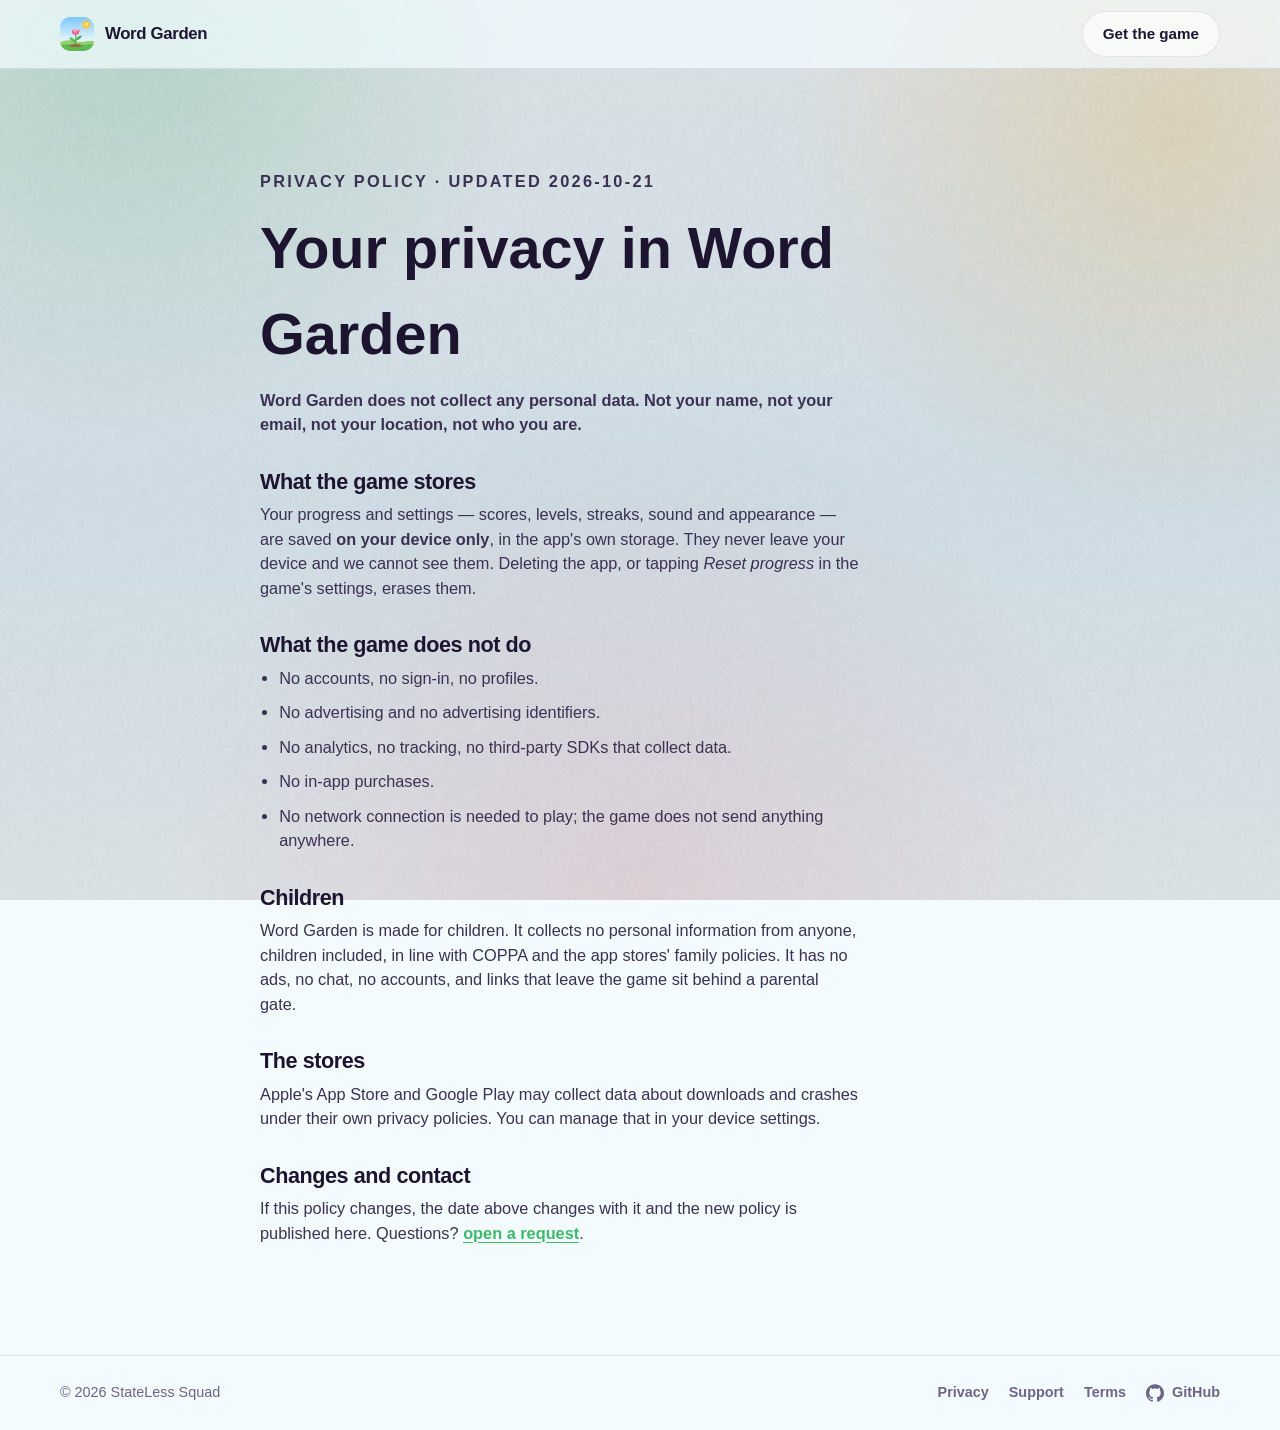
==== privacy/index.html @ 9e671760 "site: publish Word Garden" ====
<!doctype html>
<html lang="en" data-theme="light">
<head>
  <meta charset="utf-8">
  <meta name="viewport" content="width=device-width, initial-scale=1, viewport-fit=cover">
  <meta name="color-scheme" content="light">
  <title>Privacy policy — Word Garden</title>
  <meta name="description" content="How Word Garden handles your data: it stays on your device.">
  <meta name="keywords" content="kids english, first words, learn to read, spelling, preschool, kindergarten">
  <link rel="canonical" href="https://statelesssquad.github.io/word-garden-public/privacy/">
  <meta property="og:type" content="website">
  <meta property="og:title" content="Privacy policy — Word Garden">
  <meta property="og:description" content="How Word Garden handles your data: it stays on your device.">
  <meta property="og:image" content="https://statelesssquad.github.io/word-garden-public/assets/og.png">
  <meta property="og:url" content="https://statelesssquad.github.io/word-garden-public/privacy/">
  <meta name="twitter:card" content="summary_large_image">
  <meta name="theme-color" content="#f3fbff">
  <meta name="apple-mobile-web-app-title" content="Word Garden">
  <link rel="manifest" href="../manifest.webmanifest">
  <link rel="icon" href="../assets/favicon.png">
  <link rel="apple-touch-icon" href="../assets/icon.png">
  
  <link rel="stylesheet" href="../assets/style.css">
  
</head>
<body>
  <svg width="0" height="0" style="position:absolute" aria-hidden="true" focusable="false">
<symbol id="mark-apple" viewBox="0 0 24 24"><path fill="currentColor" d="M12.152 6.896c-.948 0-2.415-1.078-3.96-1.04-2.04.027-3.91 1.183-4.961 3.014-2.117 3.675-.546 9.103 1.519 12.09 1.013 1.454 2.208 3.09 3.792 3.039 1.52-.065 2.09-.987 3.935-.987 1.831 0 2.35.987 3.96.948 1.637-.026 2.676-1.48 3.676-2.948 1.156-1.688 1.636-3.325 1.662-3.415-.039-.013-3.182-1.221-3.22-4.857-.026-3.04 2.48-4.494 2.597-4.559-1.429-2.09-3.623-2.324-4.39-2.376-2-.156-3.675 1.09-4.61 1.09zM15.53 3.83c.843-1.012 1.4-2.427 1.245-3.83-1.207.052-2.662.805-3.532 1.818-.78.896-1.454 2.338-1.273 3.714 1.338.104 2.715-.688 3.559-1.701"/></symbol>
<symbol id="mark-play" viewBox="0 0 24 24"><path fill="#00A0FF" d="M1.1 1.4C1 1.7 1 2.1 1 2.6v18.8c0 .5 0 .9.1 1.2l.1.1L12 12l.1-.1L1.2 1.3l-.1.1z"/><path fill="#FFD400" d="M15.1 8.4l-3.1-3.1-.1.1L4.3 13l.1.1 7.6 7.6 3.1-3.1c.8-.8.8-2 0-2.8l-3-2.7z"/><path fill="#F342A9" d="M15.1 8.4L12 5.3 1.1 16.2c.2.2.4.3.7.5l11.2-6.3 2.1-2z"/><path fill="#20A5F7" d="M15.1 15.2L3.9 9.9c-.3-.2-.5-.3-.7-.5L15 1.6c.9-.8 1.6-.5 2 .1l6.9 6.9c.8.8.8 2 0 2.8l-6.8 6.8z"/></symbol>
<symbol id="mark-web" viewBox="0 0 24 24"><path fill="currentColor" d="M12 2a10 10 0 1 0 0 20 10 10 0 0 0 0-20Zm6.9 6h-3a15.7 15.7 0 0 0-1.4-3.6A8 8 0 0 1 18.9 8ZM12 4.1c.8 1.1 1.5 2.4 1.9 3.9h-3.8c.4-1.5 1.1-2.8 1.9-3.9ZM4.3 14a8.2 8.2 0 0 1 0-4h3.4a16.5 16.5 0 0 0 0 4H4.3Zm.8 2h3a15.7 15.7 0 0 0 1.4 3.6A8 8 0 0 1 5.1 16Zm3-8h-3a8 8 0 0 1 4.4-3.6A15.7 15.7 0 0 0 8.1 8ZM12 19.9c-.8-1.1-1.5-2.4-1.9-3.9h3.8c-.4 1.5-1.1 2.8-1.9 3.9Zm2.3-5.9H9.7a14.7 14.7 0 0 1 0-4h4.6a14.7 14.7 0 0 1 0 4Zm.3 5.6a15.7 15.7 0 0 0 1.4-3.6h3a8 8 0 0 1-4.4 3.6Zm1.7-5.6a16.5 16.5 0 0 0 0-4h3.4a8.2 8.2 0 0 1 0 4h-3.4Z"/></symbol>
<symbol id="mark-github" viewBox="0 0 24 24"><path fill="currentColor" d="M12 .297c-6.63 0-12 5.373-12 12 0 5.303 3.438 9.8 8.205 11.385.6.113.82-.258.82-.577 0-.285-.01-1.04-.015-2.04-3.338.724-4.042-1.61-4.042-1.61C4.422 18.07 3.633 17.7 3.633 17.7c-1.087-.744.084-.729.084-.729 1.205.084 1.838 1.236 1.838 1.236 1.07 1.835 2.809 1.305 3.495.998.108-.776.417-1.305.76-1.605-2.665-.3-5.466-1.332-5.466-5.93 0-1.31.465-2.38 1.235-3.22-.135-.303-.54-1.523.105-3.176 0 0 1.005-.322 3.3 1.23.96-.267 1.98-.399 3-.405 1.02.006 2.04.138 3 .405 2.28-1.552 3.285-1.23 3.285-1.23.645 1.653.24 2.873.12 3.176.765.84 1.23 1.91 1.23 3.22 0 4.61-2.805 5.625-5.475 5.92.42.36.81 1.096.81 2.22 0 1.606-.015 2.896-.015 3.286 0 .315.21.69.825.57C20.565 22.092 24 17.592 24 12.297c0-6.627-5.373-12-12-12"/></symbol>
</svg>
  <div class="aurora" aria-hidden="true"></div>
  <div class="grain" aria-hidden="true"></div>
  <header class="nav">
    <div class="wrap">
      <a class="logo" href="../">
        <img src="../assets/icon.png" alt="" width="34" height="34">
        Word Garden
      </a>
      <a class="btn btn-ghost" href="../#get">Get the game</a>
    </div>
  </header>
  <main id="top"><article class="legal">
    <div class="wrap narrow">
      <p class="eyebrow">Privacy policy · updated 2026-10-21</p>
      <h1>Your privacy in Word Garden</h1>
      <p class="lede">Word Garden does not collect any personal data. Not your name, not your email, not your location, not who you are.</p>

      <h2>What the game stores</h2>
      <p>Your progress and settings — scores, levels, streaks, sound and appearance — are saved <strong>on your device only</strong>, in the app's own storage. They never leave your device and we cannot see them. Deleting the app, or tapping <em>Reset progress</em> in the game's settings, erases them.</p>

      <h2>What the game does not do</h2>
      <ul>
        <li>No accounts, no sign-in, no profiles.</li>
        <li>No advertising and no advertising identifiers.</li>
        <li>No analytics, no tracking, no third-party SDKs that collect data.</li>
        <li>No in-app purchases.</li>
        <li>No network connection is needed to play; the game does not send anything anywhere.</li>
      </ul>

      
      
      

      <h2>Children</h2>
      <p>Word Garden is made for children. It collects no personal information from anyone, children included, in line with COPPA and the app stores' family policies. It has no ads, no chat, no accounts, and links that leave the game sit behind a parental gate.</p>

      <h2>The stores</h2>
      <p>Apple's App Store and Google Play may collect data about downloads and crashes under their own privacy policies. You can manage that in your device settings.</p>

      <h2>Changes and contact</h2>
      <p>If this policy changes, the date above changes with it and the new policy is published here. Questions? <a href="https://github.com/StatelessSquad/word-garden-public/issues" rel="noopener">open a request</a>.</p>
    </div>
  </article></main>
  <footer>
    <div class="wrap">
      <span>&copy; 2026 StateLess Squad</span>
      <nav aria-label="Legal">
        <a href="../privacy/">Privacy</a>
        <a href="../support/">Support</a>
        <a href="../terms/">Terms</a>
        <a href="https://github.com/StatelessSquad/word-garden-public"><svg class="mark" aria-hidden="true"><use href="#mark-github"/></svg>GitHub</a>
      </nav>
    </div>
  </footer>
  <script src="../assets/app.js" defer></script>
</body>
</html>
---- assets/style.css ----
/* The product page — StateLess-Cube's public page, as a template.
 *
 * The same lessons as the games apply: no blur filters on big surfaces, no
 * animated shadows, motion on the compositor only (transform / opacity).
 * The generator writes the game's colours into the tokens at the top.
 */

:root {
  --accent: #3fb96b;
  --accent2: #ffb330;
  --accent3: #ff6f91;
  --grad: linear-gradient(110deg, var(--accent), var(--accent2) 52%, var(--accent3));
  --radius: 28px;
  --ease: cubic-bezier(0.2, 0.8, 0.2, 1);
  --max: 1160px;
  --pad: clamp(20px, 5vw, 40px);
  --bg: #f3fbff;
  --bg2: #e4f5ff;
  --surface: rgba(255, 255, 255, 0.62);
  --surface-2: rgba(255, 255, 255, 0.9);
  --border: rgba(40, 20, 80, 0.1);
  --text: #1d1530;
  --text-2: #3b3152;
  --muted: #6e6488;
  --shadow: rgba(60, 30, 110, 0.22);
  --phone: linear-gradient(160deg, #2c2442, #120e20 45%, #241d3b);
  --glow: 26%;
  --grain: 0.22;
  color-scheme: light;
}

* {
  box-sizing: border-box;
  margin: 0;
  padding: 0;
}

html {
  scroll-behavior: smooth;
  overflow-x: clip;
}

body {
  font-family:
    ui-rounded, "SF Pro Rounded", -apple-system, BlinkMacSystemFont, "Segoe UI", Inter, Roboto, Arial,
    sans-serif;
  background: var(--bg);
  color: var(--text);
  line-height: 1.5;
  -webkit-font-smoothing: antialiased;
  overflow-x: hidden;
}

img,
video,
svg {
  display: block;
  max-width: 100%;
}

img {
  height: auto;
}

a {
  color: inherit;
  text-decoration: none;
}

/* -- ambient backdrop (gradients only, no blur filters) ------------------ */

.aurora {
  position: fixed;
  inset: 0;
  z-index: -2;
  pointer-events: none;
  background:
    radial-gradient(
      52vw 52vw at 10% 2%,
      color-mix(in srgb, var(--accent) var(--glow), transparent),
      transparent 62%
    ),
    radial-gradient(
      48vw 48vw at 92% 14%,
      color-mix(in srgb, var(--accent2) var(--glow), transparent),
      transparent 64%
    ),
    radial-gradient(
      56vw 56vw at 50% 98%,
      color-mix(in srgb, var(--accent3) calc(var(--glow) * 0.6), transparent),
      transparent 66%
    ),
    linear-gradient(180deg, var(--bg), var(--bg2) 55%, var(--bg));
}

.grain {
  position: fixed;
  inset: 0;
  z-index: -1;
  pointer-events: none;
  opacity: var(--grain);
  background-image: url("grain.png");
  background-size: 180px;
}

.wrap {
  width: min(100% - (var(--pad) * 2), var(--max));
  margin-inline: auto;
}

.narrow {
  --max: 760px;
}

/* -- nav ----------------------------------------------------------------- */

.nav {
  position: sticky;
  top: 0;
  z-index: 20;
  background: color-mix(in srgb, var(--bg) 72%, transparent);
  backdrop-filter: saturate(150%) blur(14px);
  -webkit-backdrop-filter: saturate(150%) blur(14px);
  border-bottom: 1px solid var(--border);
}

.nav .wrap {
  display: flex;
  align-items: center;
  justify-content: space-between;
  gap: 16px;
  height: 68px;
}

.logo {
  display: inline-flex;
  align-items: center;
  gap: 11px;
  font-weight: 800;
  font-size: 1.05rem;
  letter-spacing: -0.02em;
}

.logo img {
  border-radius: 10px;
}

.btn {
  display: inline-flex;
  align-items: center;
  gap: 9px;
  padding: 11px 20px;
  border-radius: 999px;
  font-weight: 700;
  font-size: 0.95rem;
  border: 1px solid var(--border);
  background: var(--surface);
  color: var(--text);
  transition:
    transform 0.2s var(--ease),
    background 0.2s var(--ease);
}

.btn:hover {
  transform: translateY(-2px);
  background: var(--surface-2);
}

/* -- store buttons ------------------------------------------------------- */

.stores {
  display: flex;
  flex-wrap: wrap;
  gap: 14px;
}

.store {
  display: inline-flex;
  align-items: center;
  gap: 12px;
  padding: 12px 22px 12px 18px;
  border-radius: 999px;
  border: 1px solid var(--border);
  background: var(--surface);
  font-weight: 700;
  line-height: 1.15;
  transition:
    transform 0.2s var(--ease),
    background 0.2s var(--ease);
}

a.store:hover {
  transform: translateY(-2px);
  background: var(--surface-2);
}

.store small {
  display: block;
  font-weight: 600;
  font-size: 0.72rem;
  letter-spacing: 0.02em;
  color: var(--muted);
}

.mark {
  width: 22px;
  height: 22px;
  flex: none;
}

.mark-apple {
  margin-top: -2px;
}

/* -- hero ---------------------------------------------------------------- */

.hero {
  padding: clamp(36px, 6vw, 74px) 0 clamp(20px, 3vw, 40px);
  overflow-x: clip;
}

.hero .wrap {
  display: grid;
  grid-template-columns: 1fr minmax(280px, 0.86fr);
  align-items: center;
  gap: clamp(28px, 5vw, 70px);
}

.hero-copy {
  min-width: 0;
}

h1 {
  font-size: clamp(2.6rem, 7.4vw, 6rem);
}

/* The wordmark fits its column whatever the name's length: ~0.56em a letter. */
.hero h1 {
  font-size: clamp(2.2rem, min(7.4vw, calc(min(46vw, 560px) / (var(--chars, 8) * 0.56))), 6rem);
  font-weight: 800;
  line-height: 0.94;
  letter-spacing: -0.045em;
  text-wrap: balance;
}

.grad {
  background: var(--grad);
  -webkit-background-clip: text;
  background-clip: text;
  color: transparent;
}

.lede {
  margin-top: 18px;
  font-size: clamp(1.15rem, 2.2vw, 1.6rem);
  font-weight: 600;
  color: var(--muted);
  text-wrap: pretty;
}

.hero .stores {
  margin-top: clamp(26px, 4vw, 38px);
}

.hero-media {
  position: relative;
  display: flex;
  justify-content: center;
}

.phone {
  position: relative;
  width: clamp(230px, 27vw, 310px);
  aspect-ratio: 9 / 19.5;
  border-radius: 44px;
  padding: 9px;
  background: var(--phone);
  box-shadow:
    0 2px 0 rgba(255, 255, 255, 0.16) inset,
    0 40px 90px var(--shadow),
    0 0 90px color-mix(in srgb, var(--accent2) 35%, transparent);
  animation: float 7s ease-in-out infinite;
}

.phone video,
.phone .screen {
  width: 100%;
  height: 100%;
  object-fit: cover;
  object-position: top;
  border-radius: 36px;
  background: var(--bg2);
}

.notch {
  position: absolute;
  top: 18px;
  left: 50%;
  transform: translateX(-50%);
  width: 31%;
  height: 20px;
  border-radius: 999px;
  background: #0a0714;
  z-index: 2;
}

.video-play {
  position: absolute;
  left: 50%;
  bottom: 22px;
  transform: translateX(-50%);
  display: inline-flex;
  align-items: center;
  gap: 8px;
  padding: 10px 18px;
  border: 0;
  border-radius: 999px;
  background: var(--grad);
  color: #fff;
  font: inherit;
  font-weight: 700;
  cursor: pointer;
}

.video-play[hidden] {
  display: none;
}

.peek {
  position: absolute;
  top: 50%;
  width: clamp(130px, 17vw, 200px);
  border-radius: 24px;
  border: 1px solid var(--border);
  opacity: 0.5;
  pointer-events: none;
}

.peek-l {
  left: 0;
  transform: translateY(-54%) rotate(-11deg);
}

.peek-r {
  right: 0;
  transform: translateY(-46%) rotate(11deg);
}

@keyframes float {
  50% {
    transform: translateY(-14px);
  }
}

/* -- the rules, in three words ------------------------------------------- */

.rules {
  padding: clamp(24px, 4vw, 44px) 0;
}

.rules .wrap {
  display: flex;
  flex-wrap: wrap;
  justify-content: center;
  gap: clamp(14px, 4vw, 44px);
}

.rule {
  display: inline-flex;
  align-items: center;
  gap: 12px;
  padding: 14px 26px;
  border-radius: 999px;
  border: 1px solid var(--border);
  background: var(--surface);
  font-size: clamp(1rem, 2vw, 1.2rem);
  font-weight: 700;
}

.rule span {
  font-size: 1.4em;
  line-height: 1;
}

/* -- feature blocks ------------------------------------------------------ */

.feature {
  padding: clamp(44px, 6vw, 84px) 0;
}

.feature .wrap {
  display: grid;
  grid-template-columns: 1fr 1fr;
  align-items: center;
  gap: clamp(30px, 6vw, 80px);
}

.feature-flip .feature-copy {
  order: 2;
}

h2 {
  font-size: clamp(2rem, 5.4vw, 3.9rem);
  font-weight: 800;
  line-height: 1;
  letter-spacing: -0.04em;
  text-wrap: balance;
}

.feature-copy p {
  margin-top: 16px;
  font-size: clamp(1.05rem, 2vw, 1.35rem);
  font-weight: 600;
  color: var(--muted);
}

.feature-art {
  display: flex;
  justify-content: center;
  min-width: 0;
}

.single img,
.fan img {
  border-radius: 26px;
  border: 1px solid var(--border);
  box-shadow: 0 30px 70px var(--shadow);
}

.single img {
  width: clamp(210px, 25vw, 290px);
}

.fan {
  position: relative;
  display: flex;
  justify-content: center;
  align-items: center;
  max-width: 100%;
}

/* The overlap is margin, not transform, so the row really is this narrow. */
.fan img {
  width: clamp(132px, 15.5vw, 195px);
}

.fan img:first-child {
  transform: rotate(-9deg);
  margin-right: clamp(-54px, -4.2vw, -30px);
  z-index: 1;
}

.fan img:nth-child(2) {
  position: relative;
  z-index: 3;
}

.fan img:last-child {
  transform: rotate(9deg);
  margin-left: clamp(-54px, -4.2vw, -30px);
  z-index: 2;
}

.section-title {
  font-size: clamp(1.6rem, 3.6vw, 2.6rem);
  text-align: center;
  margin-bottom: clamp(20px, 3vw, 32px);
}

/* -- the worlds shelf ---------------------------------------------------- */

.worlds {
  padding: clamp(20px, 4vw, 40px) 0 clamp(50px, 8vw, 90px);
}

.shelf {
  display: grid;
  grid-template-columns: repeat(var(--narrow, 3), 1fr);
  gap: 12px;
}

@media (min-width: 1000px) {
  .shelf {
    grid-template-columns: repeat(var(--wide, 9), 1fr);
  }
}

.world {
  display: flex;
  flex-direction: column;
  align-items: center;
  gap: 10px;
  padding: 18px 10px;
  border-radius: 22px;
  border: 1px solid var(--border);
  background: var(--surface);
  font-weight: 700;
  font-size: 0.95rem;
  text-align: center;
  transition:
    transform 0.2s var(--ease),
    background 0.2s var(--ease);
}

.world:hover {
  transform: translateY(-4px);
  background: var(--surface-2);
}

.dot {
  display: grid;
  place-items: center;
  width: 46px;
  height: 46px;
  border-radius: 15px;
  font-size: 1.3rem;
  color: #130d24;
  box-shadow: 0 8px 20px var(--shadow);
}

/* -- modes ----------------------------------------------------------------- */

.modes {
  padding: clamp(30px, 5vw, 60px) 0;
}

.mode-grid {
  display: grid;
  grid-template-columns: repeat(auto-fit, minmax(220px, 1fr));
  gap: 14px;
}

.mode {
  padding: 24px;
  border-radius: var(--radius);
  border: 1px solid var(--border);
  background: var(--surface);
}

.mode-icon {
  font-size: 2rem;
}

.mode h3 {
  margin-top: 10px;
  font-size: 1.25rem;
  letter-spacing: -0.02em;
}

.mode p {
  margin-top: 6px;
  color: var(--muted);
  font-weight: 600;
}

/* -- get it -------------------------------------------------------------- */

.get {
  padding: 0 0 clamp(60px, 9vw, 110px);
}

.get .wrap {
  display: flex;
  flex-direction: column;
  align-items: center;
  gap: 22px;
  padding: clamp(42px, 7vw, 76px) var(--pad);
  border-radius: var(--radius);
  border: 1px solid var(--border);
  background:
    radial-gradient(70% 120% at 50% 0%, color-mix(in srgb, var(--accent2) 30%, transparent), transparent 70%),
    var(--surface);
  text-align: center;
}

.get img {
  border-radius: 22px;
  box-shadow: 0 20px 50px var(--shadow);
}

.get-line {
  margin-top: -8px;
  color: var(--muted);
  font-weight: 600;
  font-size: 1.1rem;
}

.get .stores {
  justify-content: center;
}

.promises {
  display: flex;
  flex-wrap: wrap;
  justify-content: center;
  gap: 8px 18px;
  list-style: none;
  color: var(--muted);
  font-weight: 700;
  font-size: 0.9rem;
}

.promises li::before {
  content: "✓ ";
  color: var(--accent);
}

/* -- questions and the legal pages ------------------------------------------ */

.faq {
  padding: 0 0 clamp(50px, 8vw, 90px);
}

.faq .wrap {
  max-width: 760px;
}

details {
  border-bottom: 1px solid var(--border);
  padding: 16px 0;
}

summary {
  cursor: pointer;
  font-weight: 750;
  font-size: 1.05rem;
  list-style: none;
}

summary::-webkit-details-marker {
  display: none;
}

summary::after {
  content: "+";
  float: right;
  color: var(--muted);
  font-weight: 600;
}

details[open] summary::after {
  content: "−";
}

details p {
  margin-top: 8px;
  color: var(--muted);
  font-weight: 550;
}

.legal {
  padding: clamp(40px, 7vw, 90px) 0 clamp(60px, 9vw, 110px);
}

.legal h1 {
  font-size: clamp(2.2rem, 6vw, 3.6rem);
}

.legal h2 {
  font-size: 1.35rem;
  letter-spacing: -0.02em;
  margin-top: 34px;
}

.legal p,
.legal li {
  margin-top: 10px;
  color: var(--text-2);
  font-size: 1.02rem;
  max-width: 66ch;
}

.legal ul {
  padding-left: 1.2em;
}

.legal a,
.legal summary + p a {
  color: var(--accent);
  font-weight: 700;
  text-decoration: underline;
  text-underline-offset: 3px;
}

.legal details {
  margin-top: 6px;
}

.eyebrow {
  font-size: 0.78rem;
  font-weight: 800;
  letter-spacing: 0.14em;
  text-transform: uppercase;
  color: var(--muted);
  margin-bottom: 12px;
}

/* -- footer -------------------------------------------------------------- */

footer {
  border-top: 1px solid var(--border);
  padding: 26px 0;
  color: var(--muted);
  font-size: 0.9rem;
}

footer .wrap {
  display: flex;
  align-items: center;
  justify-content: space-between;
  gap: 16px;
}

footer nav {
  display: flex;
  flex-wrap: wrap;
  gap: 8px 20px;
}

footer a {
  display: inline-flex;
  align-items: center;
  gap: 8px;
  font-weight: 700;
}

footer a:hover {
  color: var(--text);
}

footer .mark {
  width: 18px;
  height: 18px;
}

a:focus-visible,
button:focus-visible,
summary:focus-visible {
  outline: 2px solid var(--accent);
  outline-offset: 3px;
  border-radius: 8px;
}

/* -- reveal on scroll (only hidden when JS can bring it back) ------------ */

.js .reveal {
  opacity: 0;
  transform: translateY(20px);
}

.js .reveal.in {
  opacity: 1;
  transform: none;
  transition:
    opacity 0.7s var(--ease),
    transform 0.7s var(--ease);
}

/* -- narrow screens ------------------------------------------------------ */

@media (max-width: 900px) {
  .hero .wrap,
  .feature .wrap {
    grid-template-columns: 1fr;
    text-align: center;
  }

  .hero .stores,
  .rules .wrap {
    justify-content: center;
  }

  .hero-copy {
    display: flex;
    flex-direction: column;
    align-items: center;
  }

  .hero h1 {
    font-size: clamp(2rem, calc((100vw - 48px) / (var(--chars, 8) * 0.56)), 4.4rem);
  }

  .hero-media {
    margin-top: 10px;
  }

  .feature-flip .feature-copy {
    order: 0;
  }

  .phone {
    width: clamp(240px, 62vw, 300px);
  }

  .peek {
    width: clamp(120px, 30vw, 170px);
  }

  .single img {
    width: clamp(200px, 58vw, 280px);
  }

  .fan img {
    width: 30vw;
    max-width: 180px;
  }

  .fan img:first-child {
    margin-right: -6vw;
  }

  .fan img:last-child {
    margin-left: -6vw;
  }

  footer .wrap {
    flex-direction: column;
  }
}

@media (max-width: 420px) {
  .peek {
    display: none;
  }

  .rules .wrap {
    gap: 9px;
  }

  .rule {
    padding: 12px 15px;
    gap: 7px;
    font-size: 0.95rem;
  }

  .rule span {
    font-size: 1.2em;
  }

  .store {
    flex: 1 1 100%;
    justify-content: center;
  }
}

@media (prefers-reduced-motion: reduce) {
  html {
    scroll-behavior: auto;
  }

  .phone {
    animation: none;
  }

  * {
    transition-duration: 0.01ms !important;
  }
}
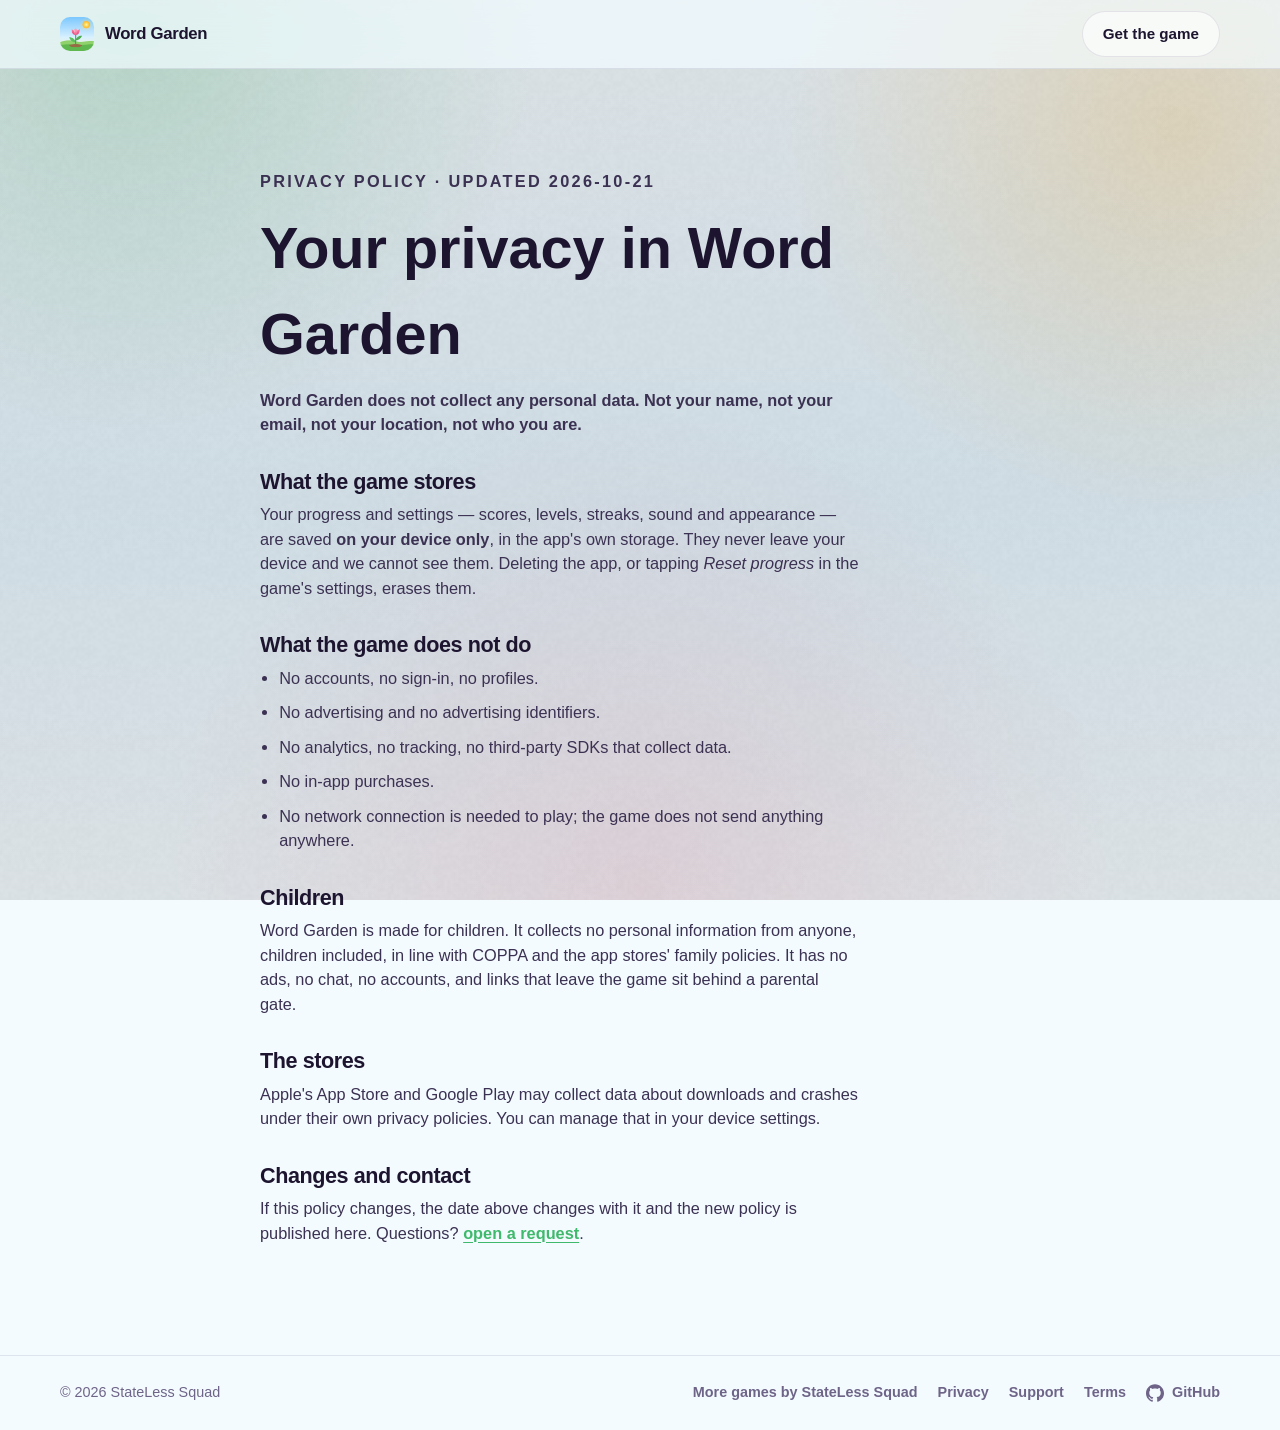
==== commit 6d5cf1b0: "site: publish Word Garden" ====
--- a/privacy/index.html
+++ b/privacy/index.html
@@ -5,15 +5,25 @@
   <meta name="viewport" content="width=device-width, initial-scale=1, viewport-fit=cover">
   <meta name="color-scheme" content="light">
   <title>Privacy policy — Word Garden</title>
-  <meta name="description" content="How Word Garden handles your data: it stays on your device.">
+  <meta name="description" content="How Word Garden by StateLess Squad handles your data: it collects none, and your progress stays on your device.">
+  <meta name="robots" content="index, follow, max-image-preview:large">
   <meta name="keywords" content="kids english, first words, learn to read, spelling, preschool, kindergarten">
   <link rel="canonical" href="https://statelesssquad.github.io/word-garden-public/privacy/">
   <meta property="og:type" content="website">
+  <meta property="og:site_name" content="StateLess Squad">
+  <meta property="og:locale" content="en_US">
   <meta property="og:title" content="Privacy policy — Word Garden">
-  <meta property="og:description" content="How Word Garden handles your data: it stays on your device.">
+  <meta property="og:description" content="How Word Garden by StateLess Squad handles your data: it collects none, and your progress stays on your device.">
   <meta property="og:image" content="https://statelesssquad.github.io/word-garden-public/assets/og.png">
+  <meta property="og:image:width" content="1200">
+  <meta property="og:image:height" content="630">
+  <meta property="og:image:alt" content="Word Garden: Hear it. Find it. Grow it.">
   <meta property="og:url" content="https://statelesssquad.github.io/word-garden-public/privacy/">
   <meta name="twitter:card" content="summary_large_image">
+  <meta name="twitter:title" content="Privacy policy — Word Garden">
+  <meta name="twitter:description" content="How Word Garden by StateLess Squad handles your data: it collects none, and your progress stays on your device.">
+  <meta name="twitter:image" content="https://statelesssquad.github.io/word-garden-public/assets/og.png">
+  <meta name="twitter:image:alt" content="Word Garden: Hear it. Find it. Grow it.">
   <meta name="theme-color" content="#f3fbff">
   <meta name="apple-mobile-web-app-title" content="Word Garden">
   <link rel="manifest" href="../manifest.webmanifest">
@@ -77,6 +87,7 @@
     <div class="wrap">
       <span>&copy; 2026 StateLess Squad</span>
       <nav aria-label="Legal">
+        <a href="https://statelesssquad.github.io/stateless-squad-game-publisher-public/">More games by StateLess Squad</a>
         <a href="../privacy/">Privacy</a>
         <a href="../support/">Support</a>
         <a href="../terms/">Terms</a>
--- a/assets/style.css
+++ b/assets/style.css
@@ -856,3 +856,608 @@
     transition-duration: 0.01ms !important;
   }
 }
+
+/* == the immersive layout ===================================================
+ * site.json "layout": "immersive". The game fills the hero edge to edge and
+ * the features are full-bleed chapters. Same rules as above: gradients, not
+ * blur filters; motion is transform and opacity; all of it stops under
+ * prefers-reduced-motion.
+ */
+
+/* clip, not hidden: a hidden body is a scroll container, and the pinned sequence would not stick. */
+body.immersive {
+  overflow-x: clip;
+}
+
+/* The game is the light here: a deeper, quieter backdrop. */
+.immersive .aurora {
+  opacity: 0.5;
+}
+
+.immersive .grain {
+  opacity: calc(var(--grain) * 0.4);
+}
+
+.immersive .nav {
+  position: fixed;
+  inset: 0 0 auto;
+  background: transparent;
+  border-bottom-color: transparent;
+  backdrop-filter: none;
+  -webkit-backdrop-filter: none;
+  transition:
+    background 0.3s var(--ease),
+    border-color 0.3s var(--ease);
+}
+
+.immersive .nav.scrolled {
+  background: color-mix(in srgb, var(--bg) 78%, transparent);
+  border-bottom-color: var(--border);
+  backdrop-filter: saturate(150%) blur(14px);
+  -webkit-backdrop-filter: saturate(150%) blur(14px);
+}
+
+.immersive .eyebrow {
+  color: var(--accent);
+}
+
+/* -- hero: the game, full screen ------------------------------------------ */
+
+.hero-x {
+  position: relative;
+  min-height: 100svh;
+  display: flex;
+  align-items: flex-end;
+  padding: 120px 0 clamp(72px, 12vh, 132px);
+  overflow: hidden;
+  isolation: isolate;
+}
+
+.hero-x-stage,
+.hero-x-stage > * {
+  position: absolute;
+  inset: 0;
+  width: 100%;
+  height: 100%;
+}
+
+.hero-x-stage {
+  z-index: -1;
+  background: var(--bg2);
+}
+
+.hero-x-poster img,
+.hero-x-video {
+  width: 100%;
+  height: 100%;
+  object-fit: cover;
+  object-position: 50% 40%;
+}
+
+/* The video fades in over its poster once it plays: no black flash. */
+.hero-x-video {
+  opacity: 0;
+  transition: opacity 0.8s var(--ease);
+}
+
+.hero-x-video.playing {
+  opacity: 1;
+}
+
+.fx {
+  pointer-events: none;
+}
+
+.hero-x-shade {
+  background:
+    linear-gradient(90deg, var(--bg) 0%, color-mix(in srgb, var(--bg) 82%, transparent) 30%, transparent 62%),
+    linear-gradient(0deg, var(--bg) 0%, color-mix(in srgb, var(--bg) 40%, transparent) 26%, transparent 46%),
+    linear-gradient(180deg, color-mix(in srgb, var(--bg) 70%, transparent) 0%, transparent 18%);
+}
+
+/* A soft light that follows the pointer (moved with transform only). */
+.hero-x-glow {
+  width: 46vmax;
+  height: 46vmax;
+  inset: auto;
+  left: 0;
+  top: 0;
+  border-radius: 50%;
+  background: radial-gradient(closest-side, color-mix(in srgb, var(--accent) 30%, transparent), transparent);
+  opacity: 0;
+  transform: translate(-50%, -50%);
+  transition: opacity 0.6s var(--ease);
+  mix-blend-mode: screen;
+  pointer-events: none;
+}
+
+.hero-x-glow.on {
+  opacity: 1;
+}
+
+.hero-x-copy {
+  position: relative;
+}
+
+.hero-x h1 {
+  font-size: clamp(4rem, min(15vw, calc(84vw / (var(--chars, 8) * 0.6))), 13rem);
+  font-weight: 850;
+  line-height: 0.86;
+  letter-spacing: -0.06em;
+  margin-left: -0.04em;
+}
+
+.hero-x h1 .grad {
+  background-size: 220% 100%;
+  animation: shimmer 6s ease-in-out infinite alternate;
+}
+
+.hero-x .lede {
+  color: var(--text-2);
+  font-size: clamp(1.25rem, 2.6vw, 2rem);
+  max-width: 22ch;
+}
+
+.hero-x .stores {
+  margin-top: clamp(24px, 4vh, 40px);
+}
+
+.immersive .store {
+  background: color-mix(in srgb, var(--bg) 55%, transparent);
+  backdrop-filter: blur(10px);
+  -webkit-backdrop-filter: blur(10px);
+}
+
+.hero-x-in {
+  animation: rise 1s var(--ease) both;
+}
+
+.hero-x-in:nth-child(2) {
+  animation-delay: 0.08s;
+}
+
+.hero-x-in:nth-child(3) {
+  animation-delay: 0.2s;
+}
+
+.hero-x-in:nth-child(4) {
+  animation-delay: 0.32s;
+}
+
+.scroll-cue {
+  position: absolute;
+  left: 50%;
+  bottom: 22px;
+  width: 26px;
+  height: 42px;
+  margin-left: -13px;
+  border-radius: 999px;
+  border: 2px solid color-mix(in srgb, var(--text) 45%, transparent);
+}
+
+.scroll-cue span {
+  position: absolute;
+  left: 50%;
+  top: 8px;
+  width: 4px;
+  height: 8px;
+  margin-left: -2px;
+  border-radius: 2px;
+  background: var(--text);
+  animation: cue 1.8s var(--ease) infinite;
+}
+
+@keyframes shimmer {
+  to {
+    background-position: 100% 0;
+  }
+}
+
+@keyframes rise {
+  from {
+    opacity: 0;
+    transform: translateY(28px);
+  }
+}
+
+@keyframes cue {
+  60%,
+  100% {
+    opacity: 0;
+    transform: translateY(14px);
+  }
+}
+
+/* -- the rules, glowing ------------------------------------------------------ */
+
+.immersive .rules {
+  padding: clamp(40px, 7vw, 80px) 0 clamp(20px, 4vw, 40px);
+}
+
+.immersive .rule {
+  font-size: clamp(1.1rem, 2.4vw, 1.5rem);
+  padding: 16px 30px;
+  box-shadow: 0 0 0 1px color-mix(in srgb, var(--accent) 22%, transparent) inset;
+}
+
+/* -- chapters: one big shot each ------------------------------------------- */
+
+.chapter {
+  position: relative;
+  padding: clamp(60px, 10vw, 140px) 0;
+}
+
+.chapter .wrap,
+.evolve .wrap {
+  display: grid;
+  grid-template-columns: 1fr 1fr;
+  align-items: center;
+  gap: clamp(30px, 6vw, 90px);
+}
+
+.chapter-flip .feature-copy {
+  order: 2;
+}
+
+.chapter-no {
+  font-size: clamp(3.4rem, 8vw, 6.5rem);
+  font-weight: 850;
+  line-height: 1;
+  letter-spacing: -0.05em;
+  color: transparent;
+  -webkit-text-stroke: 1.5px color-mix(in srgb, var(--accent) 70%, transparent);
+  margin-bottom: 10px;
+}
+
+.immersive h2 {
+  font-size: clamp(2.4rem, 6vw, 4.8rem);
+}
+
+.immersive .feature-copy p:not(.chapter-no) {
+  margin-top: 18px;
+  font-size: clamp(1.1rem, 2vw, 1.4rem);
+  font-weight: 600;
+  color: var(--muted);
+  max-width: 34ch;
+}
+
+.chapter-art {
+  position: relative;
+  display: flex;
+  justify-content: center;
+}
+
+/* The light behind a shot: a gradient, never a blur. */
+.chapter-art::before,
+.evolve-art::before {
+  content: "";
+  position: absolute;
+  inset: -12% -18%;
+  z-index: -1;
+  background:
+    radial-gradient(closest-side, color-mix(in srgb, var(--accent2) 42%, transparent), transparent),
+    radial-gradient(40% 40% at 70% 70%, color-mix(in srgb, var(--accent3) 30%, transparent), transparent);
+}
+
+.chapter-art img,
+.evolve-art img {
+  /* a phone shot is ~2.17× as tall as wide: it always fits the screen's height */
+  width: min(clamp(250px, 30vw, 380px), calc((100svh - 190px) * 0.46));
+  border-radius: 34px;
+  box-shadow:
+    0 0 0 1px color-mix(in srgb, var(--accent) 28%, transparent),
+    0 50px 120px var(--shadow);
+  transform: translateY(calc(var(--p, 0) * -40px));
+}
+
+/* -- the sequence: pinned, it steps through three shots ------------------- */
+
+.evolve {
+  position: relative;
+  height: calc(var(--steps) * 85svh);
+}
+
+.evolve-pin {
+  position: sticky;
+  top: 0;
+  height: 100svh;
+  display: flex;
+  align-items: center;
+}
+
+.steps {
+  list-style: none;
+  display: flex;
+  flex-wrap: wrap;
+  gap: 10px;
+  margin-top: 28px;
+}
+
+.steps li {
+  display: inline-flex;
+  align-items: center;
+  gap: 10px;
+  padding: 10px 18px 10px 10px;
+  border-radius: 999px;
+  border: 1px solid var(--border);
+  background: var(--surface);
+  font-weight: 750;
+  color: var(--muted);
+  transition:
+    color 0.4s var(--ease),
+    background 0.4s var(--ease),
+    transform 0.4s var(--ease);
+}
+
+.steps span {
+  display: grid;
+  place-items: center;
+  width: 28px;
+  height: 28px;
+  border-radius: 50%;
+  background: var(--surface-2);
+  font-size: 0.85rem;
+}
+
+.steps li.on {
+  color: var(--text);
+  background: color-mix(in srgb, var(--accent2) 30%, transparent);
+  transform: translateY(-2px);
+}
+
+.steps li.on span {
+  background: var(--grad);
+  color: #fff;
+}
+
+.evolve-art {
+  position: relative;
+  display: grid;
+  justify-items: center;
+}
+
+.evolve-art img {
+  grid-area: 1 / 1;
+  opacity: 0;
+  transform: scale(0.94) rotate(-2deg);
+  transition:
+    opacity 0.6s var(--ease),
+    transform 0.8s var(--ease);
+}
+
+.evolve-art img.on {
+  opacity: 1;
+  transform: none;
+}
+
+.evolve-bar {
+  grid-area: 2 / 1;
+  width: clamp(160px, 20vw, 240px);
+  height: 4px;
+  margin-top: 26px;
+  border-radius: 4px;
+  background: var(--surface-2);
+  overflow: hidden;
+}
+
+.evolve-bar i {
+  display: block;
+  height: 100%;
+  background: var(--grad);
+  transform-origin: left;
+  transform: scaleX(var(--progress, 0));
+}
+
+/* -- the shelf, modes and the card ------------------------------------------ */
+
+.immersive .world:hover .dot {
+  transform: scale(1.12) rotate(-6deg);
+}
+
+.immersive .dot {
+  transition: transform 0.3s var(--ease);
+  box-shadow:
+    0 8px 24px var(--shadow),
+    0 0 26px color-mix(in srgb, var(--accent) 30%, transparent);
+}
+
+.immersive .mode {
+  position: relative;
+  overflow: hidden;
+  padding: 30px;
+}
+
+.immersive .mode::after {
+  content: "";
+  position: absolute;
+  inset: auto -30% -60% auto;
+  width: 70%;
+  aspect-ratio: 1;
+  background: radial-gradient(closest-side, color-mix(in srgb, var(--accent2) 30%, transparent), transparent);
+  pointer-events: none;
+}
+
+.immersive .mode-icon {
+  font-size: 2.6rem;
+}
+
+@property --spin {
+  syntax: "<angle>";
+  inherits: false;
+  initial-value: 0deg;
+}
+
+/* A light that runs round the card's edge. */
+.immersive .get .wrap {
+  position: relative;
+  border: 0;
+  isolation: isolate;
+}
+
+.immersive .get .wrap::before {
+  content: "";
+  position: absolute;
+  inset: 0;
+  z-index: -1;
+  padding: 1.5px;
+  border-radius: inherit;
+  background:
+    conic-gradient(
+      from var(--spin),
+      transparent 0 62%,
+      var(--accent) 76%,
+      var(--accent3) 84%,
+      transparent 92%
+    ),
+    var(--border);
+  -webkit-mask:
+    linear-gradient(#000 0 0) content-box,
+    linear-gradient(#000 0 0);
+  -webkit-mask-composite: xor;
+  mask-composite: exclude;
+  animation: spin 7s linear infinite;
+}
+
+@keyframes spin {
+  to {
+    --spin: 360deg;
+  }
+}
+
+/* -- phones: the shots go edge to edge -------------------------------------- */
+
+@media (max-width: 900px) {
+  .chapter .wrap,
+  .evolve .wrap {
+    grid-template-columns: 1fr;
+    text-align: center;
+  }
+
+  .chapter-flip .feature-copy {
+    order: 0;
+  }
+
+  .immersive .feature-copy p:not(.chapter-no) {
+    margin-inline: auto;
+  }
+
+  .steps {
+    justify-content: center;
+  }
+
+  .evolve {
+    height: calc(var(--steps) * 80svh);
+  }
+
+  .evolve .wrap {
+    gap: 22px;
+  }
+
+  /* the pinned sequence fits a phone's height: a compact title, one row of steps */
+  .evolve-pin {
+    padding-top: 64px;
+  }
+
+  .evolve .chapter-no {
+    display: none;
+  }
+
+  .evolve h2 {
+    font-size: clamp(1.9rem, 8vw, 2.6rem);
+  }
+
+  .immersive .evolve .feature-copy p {
+    margin-top: 10px;
+    font-size: 1rem;
+  }
+
+  .evolve .steps {
+    flex-wrap: nowrap;
+    gap: 6px;
+    margin-top: 16px;
+  }
+
+  .evolve .steps li {
+    padding: 6px 12px 6px 6px;
+    gap: 6px;
+    font-size: 0.9rem;
+  }
+
+  .evolve .steps span {
+    width: 22px;
+    height: 22px;
+  }
+
+  .evolve-art img {
+    width: min(56vw, 20svh);
+    border-radius: 22px;
+  }
+
+  .evolve-bar {
+    margin-top: 14px;
+  }
+
+  .hero-x h1 {
+    font-size: clamp(3.4rem, calc(88vw / (var(--chars, 8) * 0.6)), 9rem);
+  }
+
+  .chapter {
+    padding-bottom: 0;
+  }
+
+  .chapter-art {
+    margin-inline: calc(var(--pad) * -1);
+  }
+
+  .chapter-art img {
+    width: 100%;
+    border-radius: 0;
+    box-shadow: none;
+    -webkit-mask-image: linear-gradient(180deg, transparent, #000 8%, #000 86%, transparent);
+    mask-image: linear-gradient(180deg, transparent, #000 8%, #000 86%, transparent);
+  }
+
+  .hero-x {
+    align-items: flex-end;
+    text-align: center;
+  }
+
+  .hero-x-copy {
+    display: flex;
+    flex-direction: column;
+    align-items: center;
+  }
+
+  .hero-x .lede {
+    margin-inline: auto;
+  }
+
+  .hero-x .stores {
+    justify-content: center;
+  }
+
+  .hero-x-shade {
+    background:
+      linear-gradient(0deg, var(--bg) 0%, color-mix(in srgb, var(--bg) 86%, transparent) 30%, transparent 62%),
+      linear-gradient(
+        180deg,
+        var(--bg) 0%,
+        color-mix(in srgb, var(--bg) 60%, transparent) 12%,
+        transparent 24%
+      );
+  }
+}
+
+@media (prefers-reduced-motion: reduce) {
+  .hero-x-in,
+  .hero-x h1 .grad,
+  .scroll-cue span,
+  .immersive .get .wrap::before {
+    animation: none;
+  }
+
+  .chapter-art img,
+  .evolve-art img {
+    transform: none;
+  }
+}
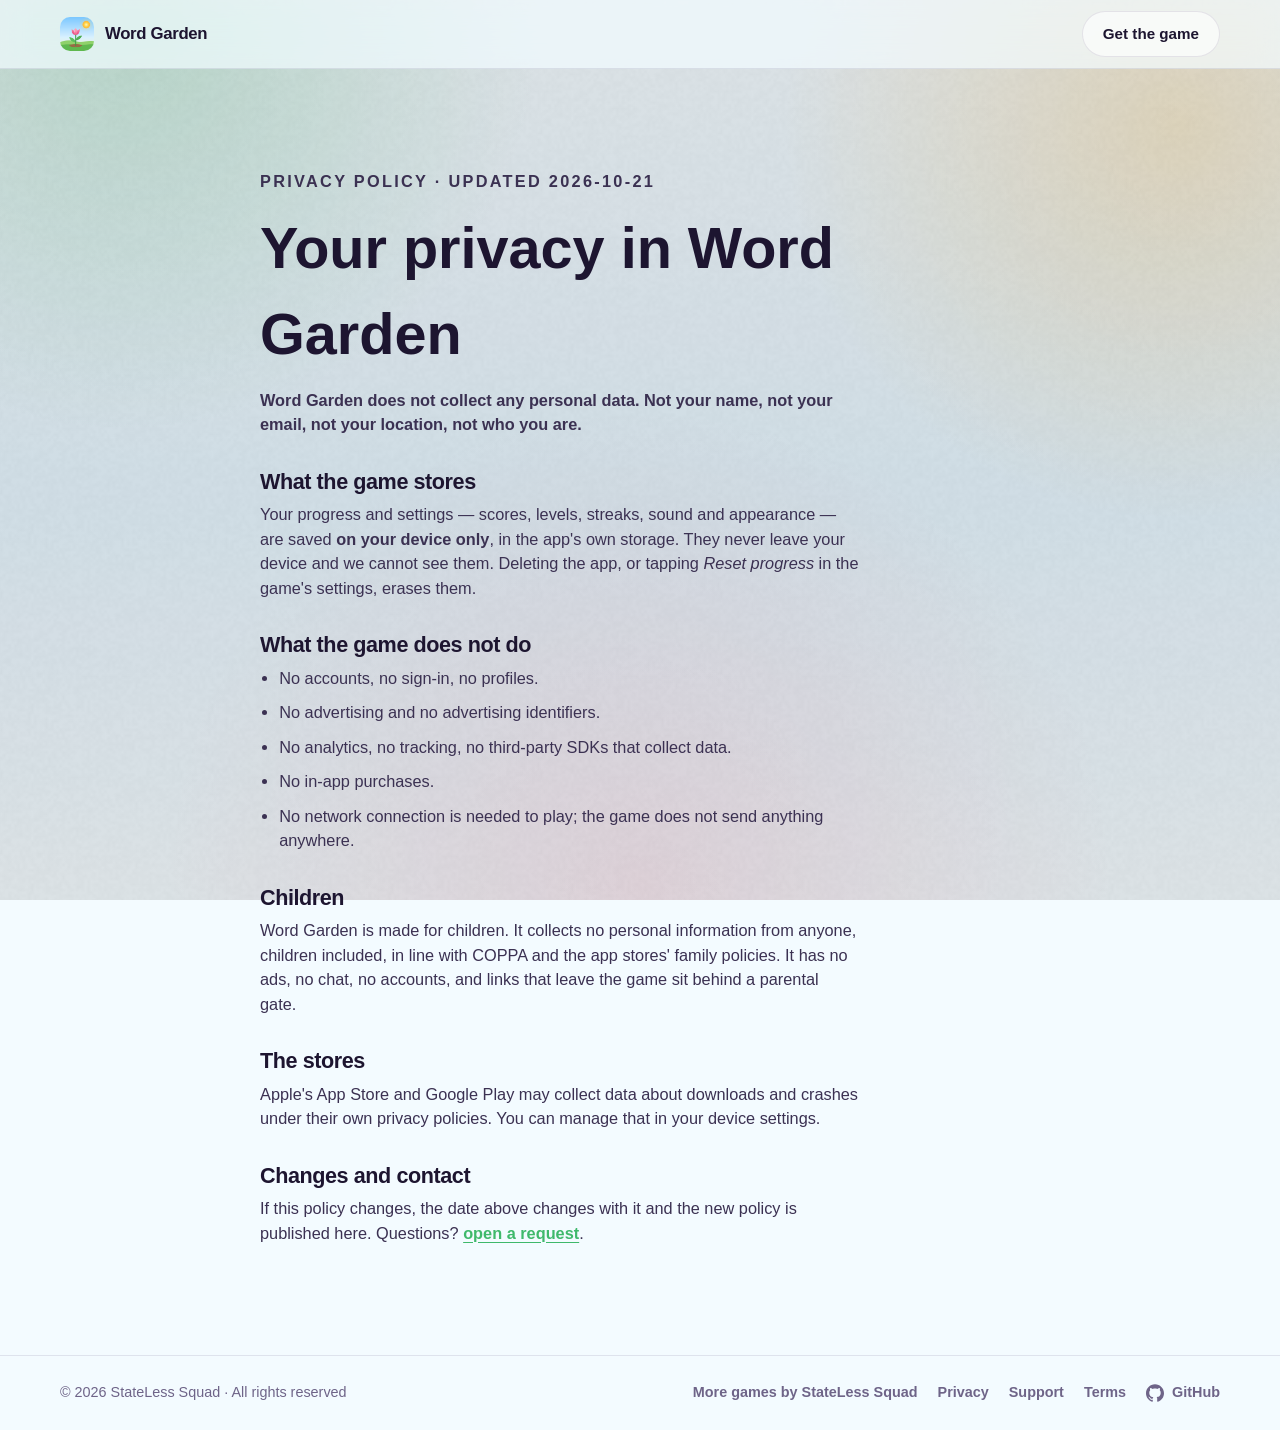
==== commit c5f15aa9: "site: publish Word Garden" ====
--- a/privacy/index.html
+++ b/privacy/index.html
@@ -85,7 +85,7 @@
   </article></main>
   <footer>
     <div class="wrap">
-      <span>&copy; 2026 StateLess Squad</span>
+      <span>&copy; 2026 StateLess Squad · All rights reserved</span>
       <nav aria-label="Legal">
         <a href="https://statelesssquad.github.io/stateless-squad-game-publisher-public/">More games by StateLess Squad</a>
         <a href="../privacy/">Privacy</a>
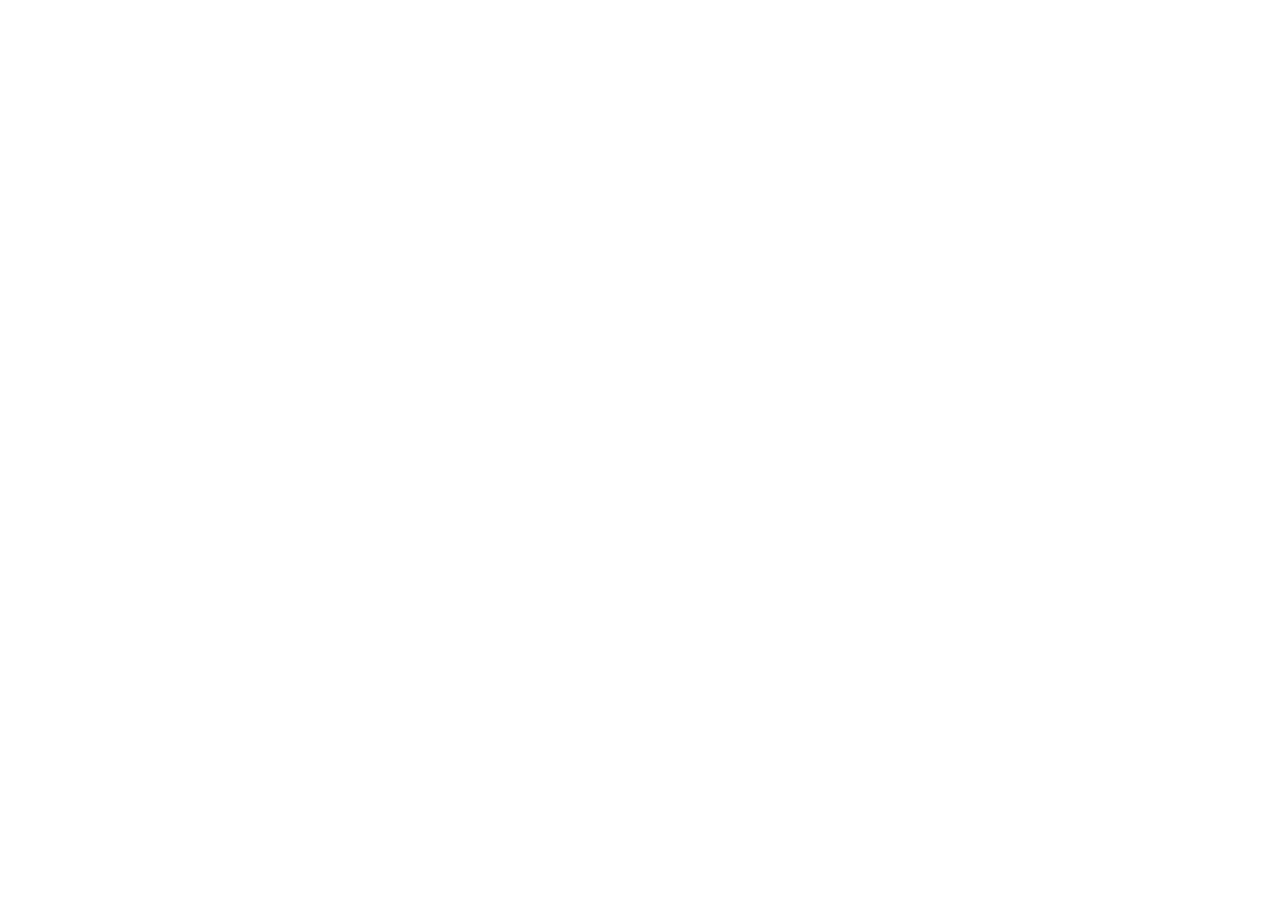
==== commit 78437803: "Moved to https://www.statelesssquad.com/word-garden/" ====
--- a/privacy/index.html
+++ b/privacy/index.html
@@ -1,100 +1,13 @@
 <!doctype html>
-<html lang="en" data-theme="light">
+<html lang="en">
 <head>
-  <meta charset="utf-8">
-  <meta name="viewport" content="width=device-width, initial-scale=1, viewport-fit=cover">
-  <meta name="color-scheme" content="light">
-  <title>Privacy policy — Word Garden</title>
-  <meta name="description" content="How Word Garden by StateLess Squad handles your data: it collects none, and your progress stays on your device.">
-  <meta name="robots" content="index, follow, max-image-preview:large">
-  <meta name="keywords" content="kids english, first words, learn to read, spelling, preschool, kindergarten">
-  <link rel="canonical" href="https://statelesssquad.github.io/word-garden-public/privacy/">
-  <meta property="og:type" content="website">
-  <meta property="og:site_name" content="StateLess Squad">
-  <meta property="og:locale" content="en_US">
-  <meta property="og:title" content="Privacy policy — Word Garden">
-  <meta property="og:description" content="How Word Garden by StateLess Squad handles your data: it collects none, and your progress stays on your device.">
-  <meta property="og:image" content="https://statelesssquad.github.io/word-garden-public/assets/og.png">
-  <meta property="og:image:width" content="1200">
-  <meta property="og:image:height" content="630">
-  <meta property="og:image:alt" content="Word Garden: Hear it. Find it. Grow it.">
-  <meta property="og:url" content="https://statelesssquad.github.io/word-garden-public/privacy/">
-  <meta name="twitter:card" content="summary_large_image">
-  <meta name="twitter:title" content="Privacy policy — Word Garden">
-  <meta name="twitter:description" content="How Word Garden by StateLess Squad handles your data: it collects none, and your progress stays on your device.">
-  <meta name="twitter:image" content="https://statelesssquad.github.io/word-garden-public/assets/og.png">
-  <meta name="twitter:image:alt" content="Word Garden: Hear it. Find it. Grow it.">
-  <meta name="theme-color" content="#f3fbff">
-  <meta name="apple-mobile-web-app-title" content="Word Garden">
-  <link rel="manifest" href="../manifest.webmanifest">
-  <link rel="icon" href="../assets/favicon.png">
-  <link rel="apple-touch-icon" href="../assets/icon.png">
-  
-  <link rel="stylesheet" href="../assets/style.css">
-  
+<meta charset="utf-8">
+<title>Word Garden has moved</title>
+<link rel="canonical" href="https://www.statelesssquad.com/word-garden/privacy/">
+<meta http-equiv="refresh" content="0; url=https://www.statelesssquad.com/word-garden/privacy/">
+<script>location.replace("https://www.statelesssquad.com/word-garden/privacy/" + location.hash)</script>
 </head>
 <body>
-  <svg width="0" height="0" style="position:absolute" aria-hidden="true" focusable="false">
-<symbol id="mark-apple" viewBox="0 0 24 24"><path fill="currentColor" d="M12.152 6.896c-.948 0-2.415-1.078-3.96-1.04-2.04.027-3.91 1.183-4.961 3.014-2.117 3.675-.546 9.103 1.519 12.09 1.013 1.454 2.208 3.09 3.792 3.039 1.52-.065 2.09-.987 3.935-.987 1.831 0 2.35.987 3.96.948 1.637-.026 2.676-1.48 3.676-2.948 1.156-1.688 1.636-3.325 1.662-3.415-.039-.013-3.182-1.221-3.22-4.857-.026-3.04 2.48-4.494 2.597-4.559-1.429-2.09-3.623-2.324-4.39-2.376-2-.156-3.675 1.09-4.61 1.09zM15.53 3.83c.843-1.012 1.4-2.427 1.245-3.83-1.207.052-2.662.805-3.532 1.818-.78.896-1.454 2.338-1.273 3.714 1.338.104 2.715-.688 3.559-1.701"/></symbol>
-<symbol id="mark-play" viewBox="0 0 24 24"><path fill="#00A0FF" d="M1.1 1.4C1 1.7 1 2.1 1 2.6v18.8c0 .5 0 .9.1 1.2l.1.1L12 12l.1-.1L1.2 1.3l-.1.1z"/><path fill="#FFD400" d="M15.1 8.4l-3.1-3.1-.1.1L4.3 13l.1.1 7.6 7.6 3.1-3.1c.8-.8.8-2 0-2.8l-3-2.7z"/><path fill="#F342A9" d="M15.1 8.4L12 5.3 1.1 16.2c.2.2.4.3.7.5l11.2-6.3 2.1-2z"/><path fill="#20A5F7" d="M15.1 15.2L3.9 9.9c-.3-.2-.5-.3-.7-.5L15 1.6c.9-.8 1.6-.5 2 .1l6.9 6.9c.8.8.8 2 0 2.8l-6.8 6.8z"/></symbol>
-<symbol id="mark-web" viewBox="0 0 24 24"><path fill="currentColor" d="M12 2a10 10 0 1 0 0 20 10 10 0 0 0 0-20Zm6.9 6h-3a15.7 15.7 0 0 0-1.4-3.6A8 8 0 0 1 18.9 8ZM12 4.1c.8 1.1 1.5 2.4 1.9 3.9h-3.8c.4-1.5 1.1-2.8 1.9-3.9ZM4.3 14a8.2 8.2 0 0 1 0-4h3.4a16.5 16.5 0 0 0 0 4H4.3Zm.8 2h3a15.7 15.7 0 0 0 1.4 3.6A8 8 0 0 1 5.1 16Zm3-8h-3a8 8 0 0 1 4.4-3.6A15.7 15.7 0 0 0 8.1 8ZM12 19.9c-.8-1.1-1.5-2.4-1.9-3.9h3.8c-.4 1.5-1.1 2.8-1.9 3.9Zm2.3-5.9H9.7a14.7 14.7 0 0 1 0-4h4.6a14.7 14.7 0 0 1 0 4Zm.3 5.6a15.7 15.7 0 0 0 1.4-3.6h3a8 8 0 0 1-4.4 3.6Zm1.7-5.6a16.5 16.5 0 0 0 0-4h3.4a8.2 8.2 0 0 1 0 4h-3.4Z"/></symbol>
-<symbol id="mark-github" viewBox="0 0 24 24"><path fill="currentColor" d="M12 .297c-6.63 0-12 5.373-12 12 0 5.303 3.438 9.8 8.205 11.385.6.113.82-.258.82-.577 0-.285-.01-1.04-.015-2.04-3.338.724-4.042-1.61-4.042-1.61C4.422 18.07 3.633 17.7 3.633 17.7c-1.087-.744.084-.729.084-.729 1.205.084 1.838 1.236 1.838 1.236 1.07 1.835 2.809 1.305 3.495.998.108-.776.417-1.305.76-1.605-2.665-.3-5.466-1.332-5.466-5.93 0-1.31.465-2.38 1.235-3.22-.135-.303-.54-1.523.105-3.176 0 0 1.005-.322 3.3 1.23.96-.267 1.98-.399 3-.405 1.02.006 2.04.138 3 .405 2.28-1.552 3.285-1.23 3.285-1.23.645 1.653.24 2.873.12 3.176.765.84 1.23 1.91 1.23 3.22 0 4.61-2.805 5.625-5.475 5.92.42.36.81 1.096.81 2.22 0 1.606-.015 2.896-.015 3.286 0 .315.21.69.825.57C20.565 22.092 24 17.592 24 12.297c0-6.627-5.373-12-12-12"/></symbol>
-</svg>
-  <div class="aurora" aria-hidden="true"></div>
-  <div class="grain" aria-hidden="true"></div>
-  <header class="nav">
-    <div class="wrap">
-      <a class="logo" href="../">
-        <img src="../assets/icon.png" alt="" width="34" height="34">
-        Word Garden
-      </a>
-      <a class="btn btn-ghost" href="../#get">Get the game</a>
-    </div>
-  </header>
-  <main id="top"><article class="legal">
-    <div class="wrap narrow">
-      <p class="eyebrow">Privacy policy · updated 2026-10-21</p>
-      <h1>Your privacy in Word Garden</h1>
-      <p class="lede">Word Garden does not collect any personal data. Not your name, not your email, not your location, not who you are.</p>
-
-      <h2>What the game stores</h2>
-      <p>Your progress and settings — scores, levels, streaks, sound and appearance — are saved <strong>on your device only</strong>, in the app's own storage. They never leave your device and we cannot see them. Deleting the app, or tapping <em>Reset progress</em> in the game's settings, erases them.</p>
-
-      <h2>What the game does not do</h2>
-      <ul>
-        <li>No accounts, no sign-in, no profiles.</li>
-        <li>No advertising and no advertising identifiers.</li>
-        <li>No analytics, no tracking, no third-party SDKs that collect data.</li>
-        <li>No in-app purchases.</li>
-        <li>No network connection is needed to play; the game does not send anything anywhere.</li>
-      </ul>
-
-      
-      
-      
-
-      <h2>Children</h2>
-      <p>Word Garden is made for children. It collects no personal information from anyone, children included, in line with COPPA and the app stores' family policies. It has no ads, no chat, no accounts, and links that leave the game sit behind a parental gate.</p>
-
-      <h2>The stores</h2>
-      <p>Apple's App Store and Google Play may collect data about downloads and crashes under their own privacy policies. You can manage that in your device settings.</p>
-
-      <h2>Changes and contact</h2>
-      <p>If this policy changes, the date above changes with it and the new policy is published here. Questions? <a href="https://github.com/StatelessSquad/word-garden-public/issues" rel="noopener">open a request</a>.</p>
-    </div>
-  </article></main>
-  <footer>
-    <div class="wrap">
-      <span>&copy; 2026 StateLess Squad · All rights reserved</span>
-      <nav aria-label="Legal">
-        <a href="https://statelesssquad.github.io/stateless-squad-game-publisher-public/">More games by StateLess Squad</a>
-        <a href="../privacy/">Privacy</a>
-        <a href="../support/">Support</a>
-        <a href="../terms/">Terms</a>
-        <a href="https://github.com/StatelessSquad/word-garden-public"><svg class="mark" aria-hidden="true"><use href="#mark-github"/></svg>GitHub</a>
-      </nav>
-    </div>
-  </footer>
-  <script src="../assets/app.js" defer></script>
+<p>Word Garden has moved to <a href="https://www.statelesssquad.com/word-garden/privacy/">https://www.statelesssquad.com/word-garden/privacy/</a>.</p>
 </body>
 </html>
